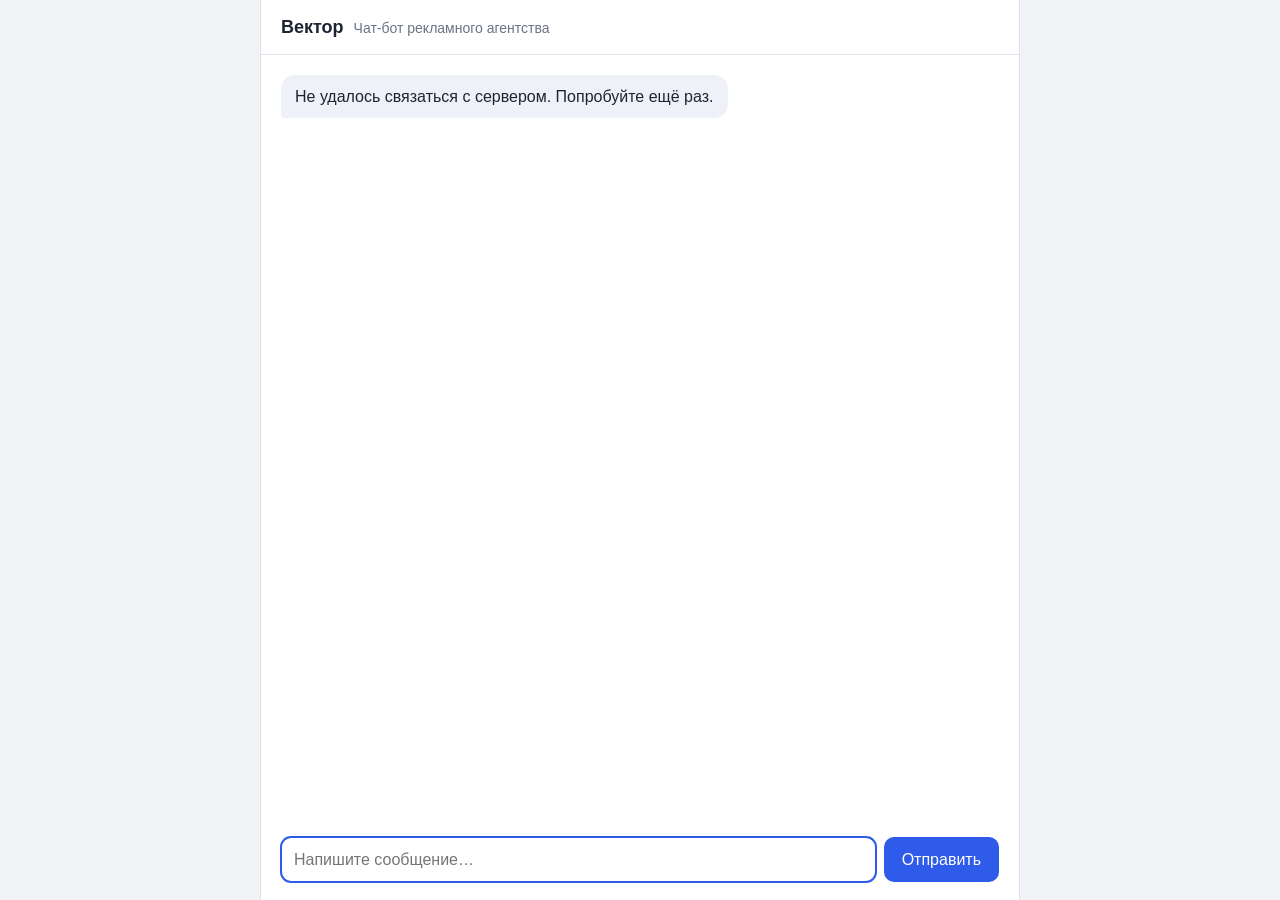
==== static/index.html @ 642f2ca3 "Add chat bot MVP: bot-flow, AI consultant, SQLite, web UI FastAPI runtime with static chat UI, scena" ====
<!doctype html>
<html lang="ru">
<head>
  <meta charset="utf-8">
  <meta name="viewport" content="width=device-width, initial-scale=1">
  <title>Вектор — чат-бот</title>
  <link rel="stylesheet" href="/static/style.css">
</head>
<body>
  <main class="chat">
    <header class="chat__header">
      <span class="chat__title">Вектор</span>
      <span class="chat__subtitle">Чат-бот рекламного агентства</span>
    </header>
    <section id="messages" class="messages" aria-live="polite"></section>
    <nav id="buttons" class="buttons" aria-label="Действия"></nav>
    <form id="form" class="composer" autocomplete="off">
      <input id="input" type="text" maxlength="2000" placeholder="Напишите сообщение…" aria-label="Сообщение">
      <button type="submit" id="send">Отправить</button>
    </form>
  </main>
  <script src="/static/app.js"></script>
</body>
</html>
---- static/style.css ----
:root {
  --bg: #f1f3f7;
  --panel: #ffffff;
  --text: #1d2433;
  --muted: #6b7385;
  --accent: #2f5bea;
  --bot: #eef1f8;
  --border: #dfe3ec;
}

* { box-sizing: border-box; }

body {
  margin: 0;
  background: var(--bg);
  color: var(--text);
  font: 16px/1.45 -apple-system, "Segoe UI", Roboto, sans-serif;
}

.chat {
  display: flex;
  flex-direction: column;
  height: 100dvh;
  max-width: 760px;
  margin: 0 auto;
  background: var(--panel);
  border-left: 1px solid var(--border);
  border-right: 1px solid var(--border);
}

.chat__header {
  padding: 14px 20px;
  border-bottom: 1px solid var(--border);
  display: flex;
  align-items: baseline;
  gap: 10px;
}
.chat__title { font-weight: 700; font-size: 18px; }
.chat__subtitle { color: var(--muted); font-size: 14px; }

.messages {
  flex: 1;
  overflow-y: auto;
  padding: 20px;
  display: flex;
  flex-direction: column;
  gap: 10px;
}

.msg {
  max-width: 85%;
  padding: 10px 14px;
  border-radius: 14px;
  white-space: pre-wrap;
  overflow-wrap: anywhere;
}
.msg--bot { background: var(--bot); align-self: flex-start; border-bottom-left-radius: 4px; }
.msg--user { background: var(--accent); color: #fff; align-self: flex-end; border-bottom-right-radius: 4px; }
.msg--typing { color: var(--muted); font-style: italic; }

.buttons {
  display: flex;
  flex-wrap: wrap;
  gap: 8px;
  padding: 10px 20px 0;
}
.buttons:empty { display: none; }
.buttons button {
  border: 1px solid var(--accent);
  background: #fff;
  color: var(--accent);
  border-radius: 999px;
  padding: 7px 14px;
  font: inherit;
  font-size: 14px;
  cursor: pointer;
}
.buttons button:hover { background: var(--accent); color: #fff; }
.buttons button:disabled { opacity: .5; cursor: default; }

.composer {
  display: flex;
  gap: 8px;
  padding: 14px 20px 18px;
}
.composer input {
  flex: 1;
  border: 1px solid var(--border);
  border-radius: 10px;
  padding: 10px 12px;
  font: inherit;
}
.composer input:focus { outline: 2px solid var(--accent); outline-offset: -1px; }
.composer button {
  border: 0;
  background: var(--accent);
  color: #fff;
  border-radius: 10px;
  padding: 0 18px;
  font: inherit;
  cursor: pointer;
}
.composer button:disabled { opacity: .5; cursor: default; }

@media (max-width: 520px) {
  .messages, .buttons, .composer { padding-left: 12px; padding-right: 12px; }
  .msg { max-width: 92%; }
}
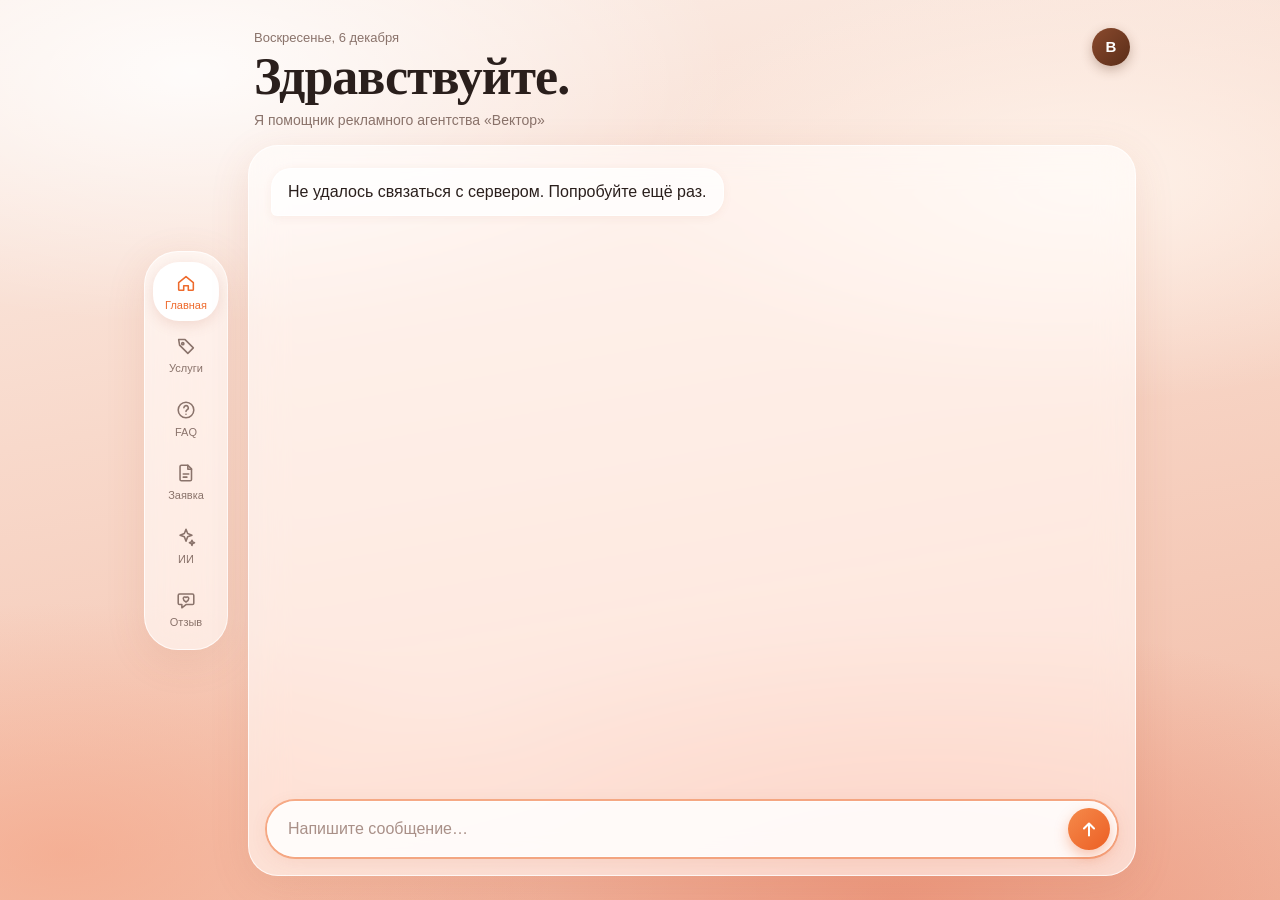
==== commit 6d2388d3: "Redesign chat UI: peach sky, glass cards, serif headline, side navigation - static/: warm gradient s" ====
--- a/static/index.html
+++ b/static/index.html
@@ -4,21 +4,66 @@
   <meta charset="utf-8">
   <meta name="viewport" content="width=device-width, initial-scale=1">
   <title>Вектор — чат-бот</title>
+  <link rel="icon" href="data:image/svg+xml,%3Csvg xmlns=%27http://www.w3.org/2000/svg%27 viewBox=%270 0 32 32%27%3E%3Crect width=%2732%27 height=%2732%27 rx=%2710%27 fill=%27%23ee6a2c%27/%3E%3Cpath d=%27M8 9l8 15 8-15%27 stroke=%27white%27 stroke-width=%273.5%27 fill=%27none%27 stroke-linecap=%27round%27 stroke-linejoin=%27round%27/%3E%3C/svg%3E">
   <link rel="stylesheet" href="/static/style.css">
 </head>
 <body>
-  <main class="chat">
-    <header class="chat__header">
-      <span class="chat__title">Вектор</span>
-      <span class="chat__subtitle">Чат-бот рекламного агентства</span>
-    </header>
-    <section id="messages" class="messages" aria-live="polite"></section>
-    <nav id="buttons" class="buttons" aria-label="Действия"></nav>
-    <form id="form" class="composer" autocomplete="off">
-      <input id="input" type="text" maxlength="2000" placeholder="Напишите сообщение…" aria-label="Сообщение">
-      <button type="submit" id="send">Отправить</button>
-    </form>
-  </main>
+  <div class="sky" aria-hidden="true"></div>
+
+  <div class="app">
+    <nav class="nav" id="nav" aria-label="Разделы">
+      <button type="button" class="nav__btn is-active" data-action="menu" data-title="Главное меню" title="Главное меню">
+        <svg viewBox="0 0 24 24" aria-hidden="true"><path d="M4 11.5 12 5l8 6.5V19a1 1 0 0 1-1 1h-4.5v-5h-5v5H5a1 1 0 0 1-1-1z"/></svg>
+        <span>Главная</span>
+      </button>
+      <button type="button" class="nav__btn" data-action="services" data-title="Услуги" title="Услуги">
+        <svg viewBox="0 0 24 24" aria-hidden="true"><path d="M4 5h7l9 9-6 6-9-9z"/><circle cx="8.5" cy="9.5" r="1.2"/></svg>
+        <span>Услуги</span>
+      </button>
+      <button type="button" class="nav__btn" data-action="faq" data-title="FAQ" title="FAQ">
+        <svg viewBox="0 0 24 24" aria-hidden="true"><circle cx="12" cy="12" r="8.5"/><path d="M9.7 9.6a2.4 2.4 0 1 1 3.4 2.2c-.7.4-1.1.9-1.1 1.7M12 16.6v.1"/></svg>
+        <span>FAQ</span>
+      </button>
+      <button type="button" class="nav__btn" data-action="lead_start" data-title="Оставить заявку" title="Оставить заявку">
+        <svg viewBox="0 0 24 24" aria-hidden="true"><path d="M7 3.5h7l4 4V19a1.5 1.5 0 0 1-1.5 1.5h-9.5A1.5 1.5 0 0 1 5.5 19V5A1.5 1.5 0 0 1 7 3.5z"/><path d="M14 3.5V8h4M9 13h6M9 16.5h4"/></svg>
+        <span>Заявка</span>
+      </button>
+      <button type="button" class="nav__btn" data-action="ai_start" data-title="ИИ-консультант" title="ИИ-консультант">
+        <svg viewBox="0 0 24 24" aria-hidden="true"><path d="M12 3.5l1.8 4.7 4.7 1.8-4.7 1.8L12 16.5l-1.8-4.7L5.5 10l4.7-1.8z"/><path d="M18.5 15.5l.8 2 2 .8-2 .8-.8 2-.8-2-2-.8 2-.8z"/></svg>
+        <span>ИИ</span>
+      </button>
+      <button type="button" class="nav__btn" data-action="feedback_start" data-title="Обратная связь" title="Обратная связь">
+        <svg viewBox="0 0 24 24" aria-hidden="true"><path d="M5 5.5h14a1.5 1.5 0 0 1 1.5 1.5v8.5A1.5 1.5 0 0 1 19 17h-7l-4.5 3.5V17H5a1.5 1.5 0 0 1-1.5-1.5V7A1.5 1.5 0 0 1 5 5.5z"/><path d="M12 14.2s-3-1.8-3-3.9a1.7 1.7 0 0 1 3-1 1.7 1.7 0 0 1 3 1c0 2.1-3 3.9-3 3.9z"/></svg>
+        <span>Отзыв</span>
+      </button>
+    </nav>
+
+    <main class="main">
+      <header class="top">
+        <div class="top__text">
+          <p class="top__date" id="date"></p>
+          <h1 class="top__title">Здравствуйте.</h1>
+          <p class="top__sub">Я помощник рекламного агентства «Вектор»</p>
+        </div>
+        <div class="top__right">
+          <span class="chip" id="ai-chip" hidden></span>
+          <span class="avatar" aria-hidden="true">В</span>
+        </div>
+      </header>
+
+      <section class="chat" aria-label="Чат">
+        <div id="messages" class="messages" aria-live="polite"></div>
+        <nav id="buttons" class="buttons" aria-label="Быстрые ответы"></nav>
+        <form id="form" class="composer" autocomplete="off">
+          <input id="input" type="text" maxlength="2000" placeholder="Напишите сообщение…" aria-label="Сообщение">
+          <button type="submit" id="send" aria-label="Отправить">
+            <svg viewBox="0 0 24 24" aria-hidden="true"><path d="M12 19V6M6.5 11.5 12 6l5.5 5.5"/></svg>
+          </button>
+        </form>
+      </section>
+    </main>
+  </div>
+
   <script src="/static/app.js"></script>
 </body>
 </html>
--- a/static/style.css
+++ b/static/style.css
@@ -1,108 +1,332 @@
 :root {
-  --bg: #f1f3f7;
-  --panel: #ffffff;
-  --text: #1d2433;
-  --muted: #6b7385;
-  --accent: #2f5bea;
-  --bot: #eef1f8;
-  --border: #dfe3ec;
+  --text: #2a1f1c;
+  --muted: #8a736b;
+  --accent: #ee6a2c;
+  --accent-deep: #c2410c;
+  --accent-soft: #fde8dc;
+  --glass: rgba(255, 255, 255, 0.58);
+  --glass-strong: rgba(255, 255, 255, 0.78);
+  --glass-border: rgba(255, 255, 255, 0.75);
+  --shadow: 0 10px 40px rgba(180, 90, 60, 0.12);
+  --serif: "Playfair Display", "Bodoni 72", Didot, "Iowan Old Style", Georgia, "Times New Roman", serif;
+  --sans: -apple-system, BlinkMacSystemFont, "Segoe UI", Roboto, "Helvetica Neue", sans-serif;
 }
 
 * { box-sizing: border-box; }
+
+html, body { height: 100%; }
 
 body {
   margin: 0;
-  background: var(--bg);
   color: var(--text);
-  font: 16px/1.45 -apple-system, "Segoe UI", Roboto, sans-serif;
-}
-
+  font: 16px/1.5 var(--sans);
+  background: #f6d9cc;
+  overflow: hidden;
+}
+
+/* Небо: персиковый градиент и размытые «облака». Только CSS, без картинок. */
+.sky {
+  position: fixed;
+  inset: 0;
+  z-index: -1;
+  background:
+    radial-gradient(ellipse 60% 40% at 15% 8%, rgba(255, 255, 255, 0.85), transparent 70%),
+    radial-gradient(ellipse 50% 35% at 85% 20%, rgba(255, 244, 236, 0.9), transparent 70%),
+    radial-gradient(ellipse 70% 45% at 70% 100%, rgba(232, 122, 92, 0.55), transparent 70%),
+    radial-gradient(ellipse 55% 40% at 5% 95%, rgba(244, 160, 128, 0.6), transparent 70%),
+    linear-gradient(170deg, #fbeee7 0%, #f8d9cb 40%, #f2bba5 100%);
+}
+
+.app {
+  display: grid;
+  grid-template-columns: 84px minmax(0, 1fr);
+  gap: 20px;
+  height: 100dvh;
+  max-width: 1040px;
+  margin: 0 auto;
+  padding: 24px;
+}
+
+/* --- левая навигация --- */
+.nav {
+  align-self: center;
+  display: flex;
+  flex-direction: column;
+  gap: 4px;
+  padding: 10px 8px;
+  background: var(--glass);
+  border: 1px solid var(--glass-border);
+  border-radius: 34px;
+  box-shadow: var(--shadow);
+  backdrop-filter: blur(18px) saturate(1.2);
+  -webkit-backdrop-filter: blur(18px) saturate(1.2);
+}
+
+.nav__btn {
+  display: flex;
+  flex-direction: column;
+  align-items: center;
+  gap: 3px;
+  padding: 10px 4px 8px;
+  border: 0;
+  border-radius: 26px;
+  background: transparent;
+  color: var(--muted);
+  font: inherit;
+  font-size: 11px;
+  cursor: pointer;
+  transition: background .2s, color .2s, transform .2s;
+}
+.nav__btn svg {
+  width: 22px;
+  height: 22px;
+  fill: none;
+  stroke: currentColor;
+  stroke-width: 1.7;
+  stroke-linecap: round;
+  stroke-linejoin: round;
+}
+.nav__btn:hover { color: var(--accent-deep); background: rgba(255, 255, 255, 0.5); }
+.nav__btn.is-active { background: #fff; color: var(--accent); box-shadow: 0 4px 14px rgba(180, 90, 60, 0.16); }
+.nav__btn:disabled { opacity: .5; cursor: default; }
+.nav__btn:focus-visible, .buttons button:focus-visible, #send:focus-visible {
+  outline: 2px solid var(--accent);
+  outline-offset: 2px;
+}
+
+/* --- основная колонка --- */
+.main {
+  display: flex;
+  flex-direction: column;
+  min-height: 0;
+  gap: 14px;
+}
+
+.top {
+  display: flex;
+  justify-content: space-between;
+  align-items: flex-start;
+  gap: 16px;
+  padding: 4px 6px 0;
+}
+.top__date { margin: 0 0 2px; color: var(--muted); font-size: 13px; }
+.top__date::first-letter { text-transform: uppercase; }
+.top__title {
+  margin: 0;
+  font: 700 clamp(34px, 5.2vw, 52px)/1.05 var(--serif);
+  letter-spacing: -0.02em;
+}
+.top__sub { margin: 6px 0 0; color: var(--muted); font-size: 14px; }
+
+.top__right { display: flex; align-items: center; gap: 10px; flex-shrink: 0; }
+
+.chip {
+  padding: 6px 12px;
+  border-radius: 999px;
+  background: var(--glass);
+  border: 1px solid var(--glass-border);
+  color: var(--muted);
+  font-size: 12px;
+  white-space: nowrap;
+}
+.chip::before {
+  content: "";
+  display: inline-block;
+  width: 7px;
+  height: 7px;
+  margin-right: 7px;
+  border-radius: 50%;
+  background: #4cae6a;
+  vertical-align: 1px;
+}
+.chip.is-demo::before { background: #e0a030; }
+
+.avatar {
+  display: grid;
+  place-items: center;
+  width: 38px;
+  height: 38px;
+  border-radius: 50%;
+  background: linear-gradient(135deg, #8a4a2e, #5a2d18);
+  color: #fff;
+  font-weight: 600;
+  font-size: 15px;
+  box-shadow: 0 4px 12px rgba(90, 45, 24, 0.3);
+}
+
+/* --- карточка чата --- */
 .chat {
-  display: flex;
-  flex-direction: column;
-  height: 100dvh;
-  max-width: 760px;
-  margin: 0 auto;
-  background: var(--panel);
-  border-left: 1px solid var(--border);
-  border-right: 1px solid var(--border);
-}
-
-.chat__header {
-  padding: 14px 20px;
-  border-bottom: 1px solid var(--border);
-  display: flex;
-  align-items: baseline;
-  gap: 10px;
-}
-.chat__title { font-weight: 700; font-size: 18px; }
-.chat__subtitle { color: var(--muted); font-size: 14px; }
+  flex: 1;
+  min-height: 0;
+  display: flex;
+  flex-direction: column;
+  background: var(--glass);
+  border: 1px solid var(--glass-border);
+  border-radius: 30px;
+  box-shadow: var(--shadow);
+  backdrop-filter: blur(18px) saturate(1.2);
+  -webkit-backdrop-filter: blur(18px) saturate(1.2);
+  overflow: hidden;
+}
 
 .messages {
   flex: 1;
   overflow-y: auto;
-  padding: 20px;
+  padding: 22px 22px 8px;
   display: flex;
   flex-direction: column;
   gap: 10px;
-}
+  scroll-behavior: smooth;
+}
+.messages::-webkit-scrollbar { width: 8px; }
+.messages::-webkit-scrollbar-thumb { background: rgba(194, 65, 12, 0.18); border-radius: 8px; }
 
 .msg {
-  max-width: 85%;
-  padding: 10px 14px;
-  border-radius: 14px;
+  max-width: 82%;
+  padding: 11px 16px;
+  border-radius: 20px;
   white-space: pre-wrap;
   overflow-wrap: anywhere;
-}
-.msg--bot { background: var(--bot); align-self: flex-start; border-bottom-left-radius: 4px; }
-.msg--user { background: var(--accent); color: #fff; align-self: flex-end; border-bottom-right-radius: 4px; }
-.msg--typing { color: var(--muted); font-style: italic; }
-
+  animation: rise .28s ease-out both;
+}
+.msg--bot {
+  align-self: flex-start;
+  background: var(--glass-strong);
+  border: 1px solid var(--glass-border);
+  border-bottom-left-radius: 6px;
+  box-shadow: 0 2px 10px rgba(180, 90, 60, 0.07);
+}
+.msg--user {
+  align-self: flex-end;
+  color: #fff;
+  background: linear-gradient(135deg, #f58a4b, #ec5f24);
+  border-bottom-right-radius: 6px;
+  box-shadow: 0 6px 16px rgba(236, 95, 36, 0.28);
+}
+
+.dots { display: inline-flex; gap: 5px; align-items: center; height: 22px; }
+.dots i {
+  width: 7px;
+  height: 7px;
+  border-radius: 50%;
+  background: var(--accent);
+  opacity: .35;
+  animation: pulse 1.1s infinite ease-in-out;
+}
+.dots i:nth-child(2) { animation-delay: .15s; }
+.dots i:nth-child(3) { animation-delay: .3s; }
+
+@keyframes rise { from { opacity: 0; transform: translateY(8px); } to { opacity: 1; transform: none; } }
+@keyframes pulse { 0%, 80%, 100% { opacity: .3; transform: scale(.85); } 40% { opacity: 1; transform: scale(1.1); } }
+
+/* --- быстрые ответы --- */
 .buttons {
   display: flex;
   flex-wrap: wrap;
   gap: 8px;
-  padding: 10px 20px 0;
+  padding: 10px 22px 0;
 }
 .buttons:empty { display: none; }
 .buttons button {
-  border: 1px solid var(--accent);
-  background: #fff;
-  color: var(--accent);
+  border: 1px solid rgba(238, 106, 44, 0.45);
+  background: rgba(255, 255, 255, 0.7);
+  color: var(--accent-deep);
   border-radius: 999px;
-  padding: 7px 14px;
+  padding: 8px 16px;
   font: inherit;
   font-size: 14px;
   cursor: pointer;
-}
-.buttons button:hover { background: var(--accent); color: #fff; }
-.buttons button:disabled { opacity: .5; cursor: default; }
-
+  transition: background .18s, color .18s, transform .18s, box-shadow .18s;
+}
+.buttons button:hover {
+  background: var(--accent);
+  border-color: var(--accent);
+  color: #fff;
+  transform: translateY(-1px);
+  box-shadow: 0 6px 14px rgba(236, 95, 36, 0.3);
+}
+.buttons button:disabled { opacity: .5; cursor: default; transform: none; box-shadow: none; }
+
+/* --- поле ввода --- */
 .composer {
   display: flex;
+  align-items: center;
   gap: 8px;
-  padding: 14px 20px 18px;
-}
+  margin: 14px 18px 18px;
+  padding: 6px 6px 6px 20px;
+  background: rgba(255, 255, 255, 0.85);
+  border: 1px solid var(--glass-border);
+  border-radius: 999px;
+  box-shadow: 0 4px 18px rgba(180, 90, 60, 0.1);
+}
+.composer:focus-within { box-shadow: 0 0 0 2px rgba(238, 106, 44, 0.45), 0 4px 18px rgba(180, 90, 60, 0.1); }
 .composer input {
   flex: 1;
-  border: 1px solid var(--border);
-  border-radius: 10px;
-  padding: 10px 12px;
+  min-width: 0;
+  border: 0;
+  background: transparent;
+  color: var(--text);
   font: inherit;
-}
-.composer input:focus { outline: 2px solid var(--accent); outline-offset: -1px; }
-.composer button {
+  padding: 8px 0;
+}
+.composer input::placeholder { color: #a99088; }
+.composer input:focus { outline: none; }
+#send {
+  flex-shrink: 0;
+  display: grid;
+  place-items: center;
+  width: 42px;
+  height: 42px;
   border: 0;
-  background: var(--accent);
+  border-radius: 50%;
+  background: linear-gradient(135deg, #f58a4b, #ec5f24);
   color: #fff;
-  border-radius: 10px;
-  padding: 0 18px;
-  font: inherit;
   cursor: pointer;
-}
-.composer button:disabled { opacity: .5; cursor: default; }
-
-@media (max-width: 520px) {
-  .messages, .buttons, .composer { padding-left: 12px; padding-right: 12px; }
+  box-shadow: 0 6px 14px rgba(236, 95, 36, 0.35);
+  transition: transform .18s, box-shadow .18s;
+}
+#send svg { width: 22px; height: 22px; fill: none; stroke: currentColor; stroke-width: 2.2; stroke-linecap: round; stroke-linejoin: round; }
+#send:hover:not(:disabled) { transform: scale(1.06); }
+#send:disabled { opacity: .5; cursor: default; box-shadow: none; }
+
+/* --- без backdrop-filter --- */
+@supports not ((backdrop-filter: blur(1px)) or (-webkit-backdrop-filter: blur(1px))) {
+  .nav, .chat { background: rgba(255, 250, 247, 0.92); }
+}
+
+/* --- невысокие окна --- */
+@media (max-height: 760px) {
+  .top__title { font-size: 34px; }
+  .top__sub { display: none; }
+  .app { padding-top: 16px; padding-bottom: 16px; }
+}
+
+/* --- телефон и узкие окна: навигация сверху горизонтальной полосой --- */
+@media (max-width: 720px) {
+  .app { grid-template-columns: minmax(0, 1fr); grid-template-rows: auto minmax(0, 1fr); gap: 12px; padding: 12px; }
+  .nav {
+    flex-direction: row;
+    align-self: stretch;
+    gap: 2px;
+    padding: 6px;
+    border-radius: 24px;
+    overflow-x: auto;
+  }
+  .nav__btn { flex: 1 0 auto; min-width: 58px; padding: 7px 6px 6px; border-radius: 18px; }
+  .nav__btn svg { width: 20px; height: 20px; }
+  .top__title { font-size: 30px; }
+  .top__sub, .top__date { display: none; }
+  .chip { display: none; }
+  .avatar { width: 34px; height: 34px; }
+  .chat { border-radius: 24px; }
+  .messages { padding: 16px 14px 6px; }
+  .buttons { padding: 8px 14px 0; }
+  .composer { margin: 10px 12px 12px; }
   .msg { max-width: 92%; }
 }
+
+@media (prefers-reduced-motion: reduce) {
+  .msg, .dots i { animation: none; }
+  .messages { scroll-behavior: auto; }
+  .buttons button, #send, .nav__btn { transition: none; }
+}
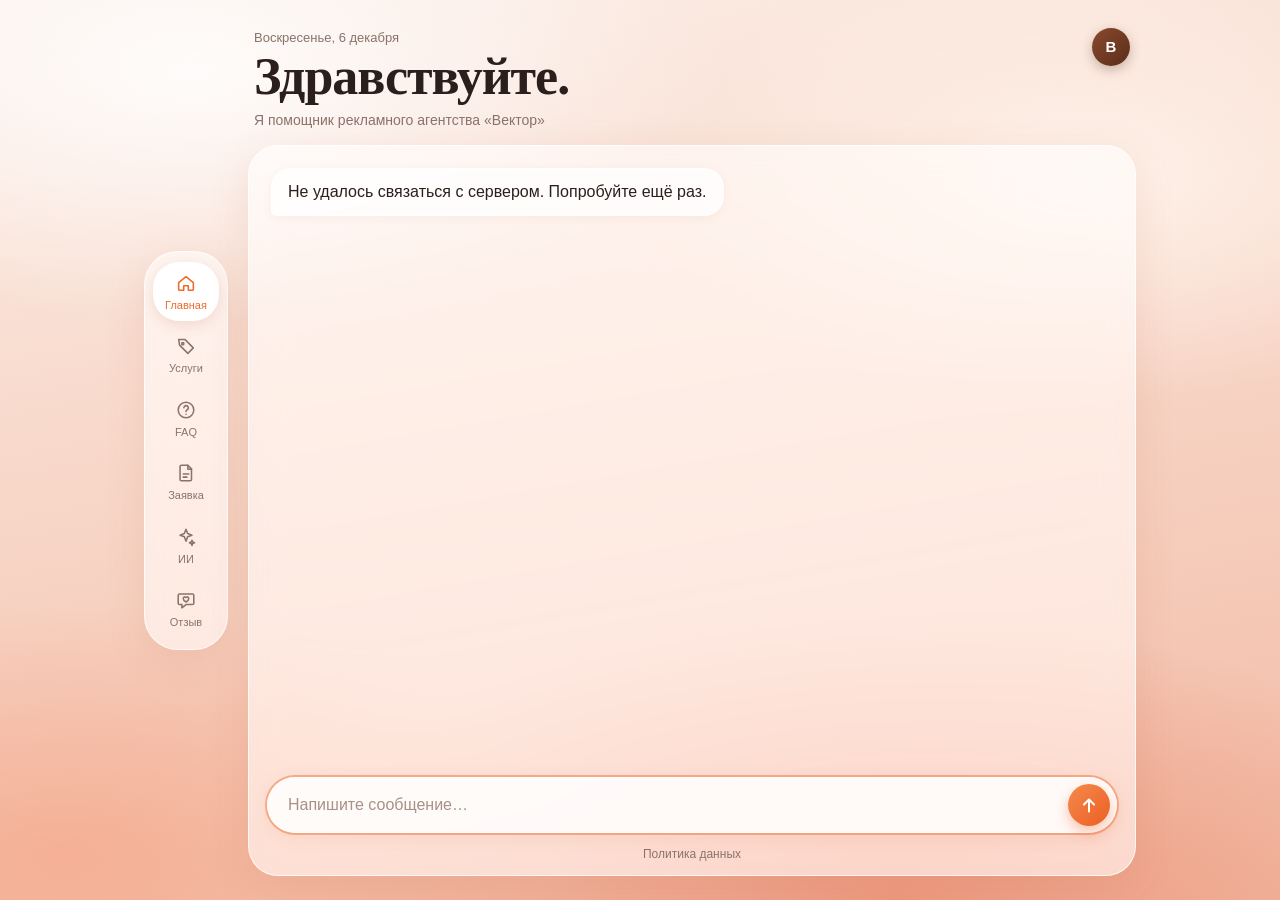
==== commit 37606889: "Hardening: consent and privacy policy, response guard, rate limits, persistent sessions, backups, Te" ====
--- a/static/index.html
+++ b/static/index.html
@@ -60,6 +60,7 @@
             <svg viewBox="0 0 24 24" aria-hidden="true"><path d="M12 19V6M6.5 11.5 12 6l5.5 5.5"/></svg>
           </button>
         </form>
+        <p class="legal"><a href="/privacy" target="_blank" rel="noopener">Политика данных</a></p>
       </section>
     </main>
   </div>
--- a/static/style.css
+++ b/static/style.css
@@ -288,6 +288,10 @@
 #send svg { width: 22px; height: 22px; fill: none; stroke: currentColor; stroke-width: 2.2; stroke-linecap: round; stroke-linejoin: round; }
 #send:hover:not(:disabled) { transform: scale(1.06); }
 #send:disabled { opacity: .5; cursor: default; box-shadow: none; }
+
+.legal { margin: -6px 0 12px; text-align: center; font-size: 12px; }
+.legal a { color: var(--muted); text-decoration: none; }
+.legal a:hover { color: var(--accent-deep); text-decoration: underline; }
 
 /* --- без backdrop-filter --- */
 @supports not ((backdrop-filter: blur(1px)) or (-webkit-backdrop-filter: blur(1px))) {
